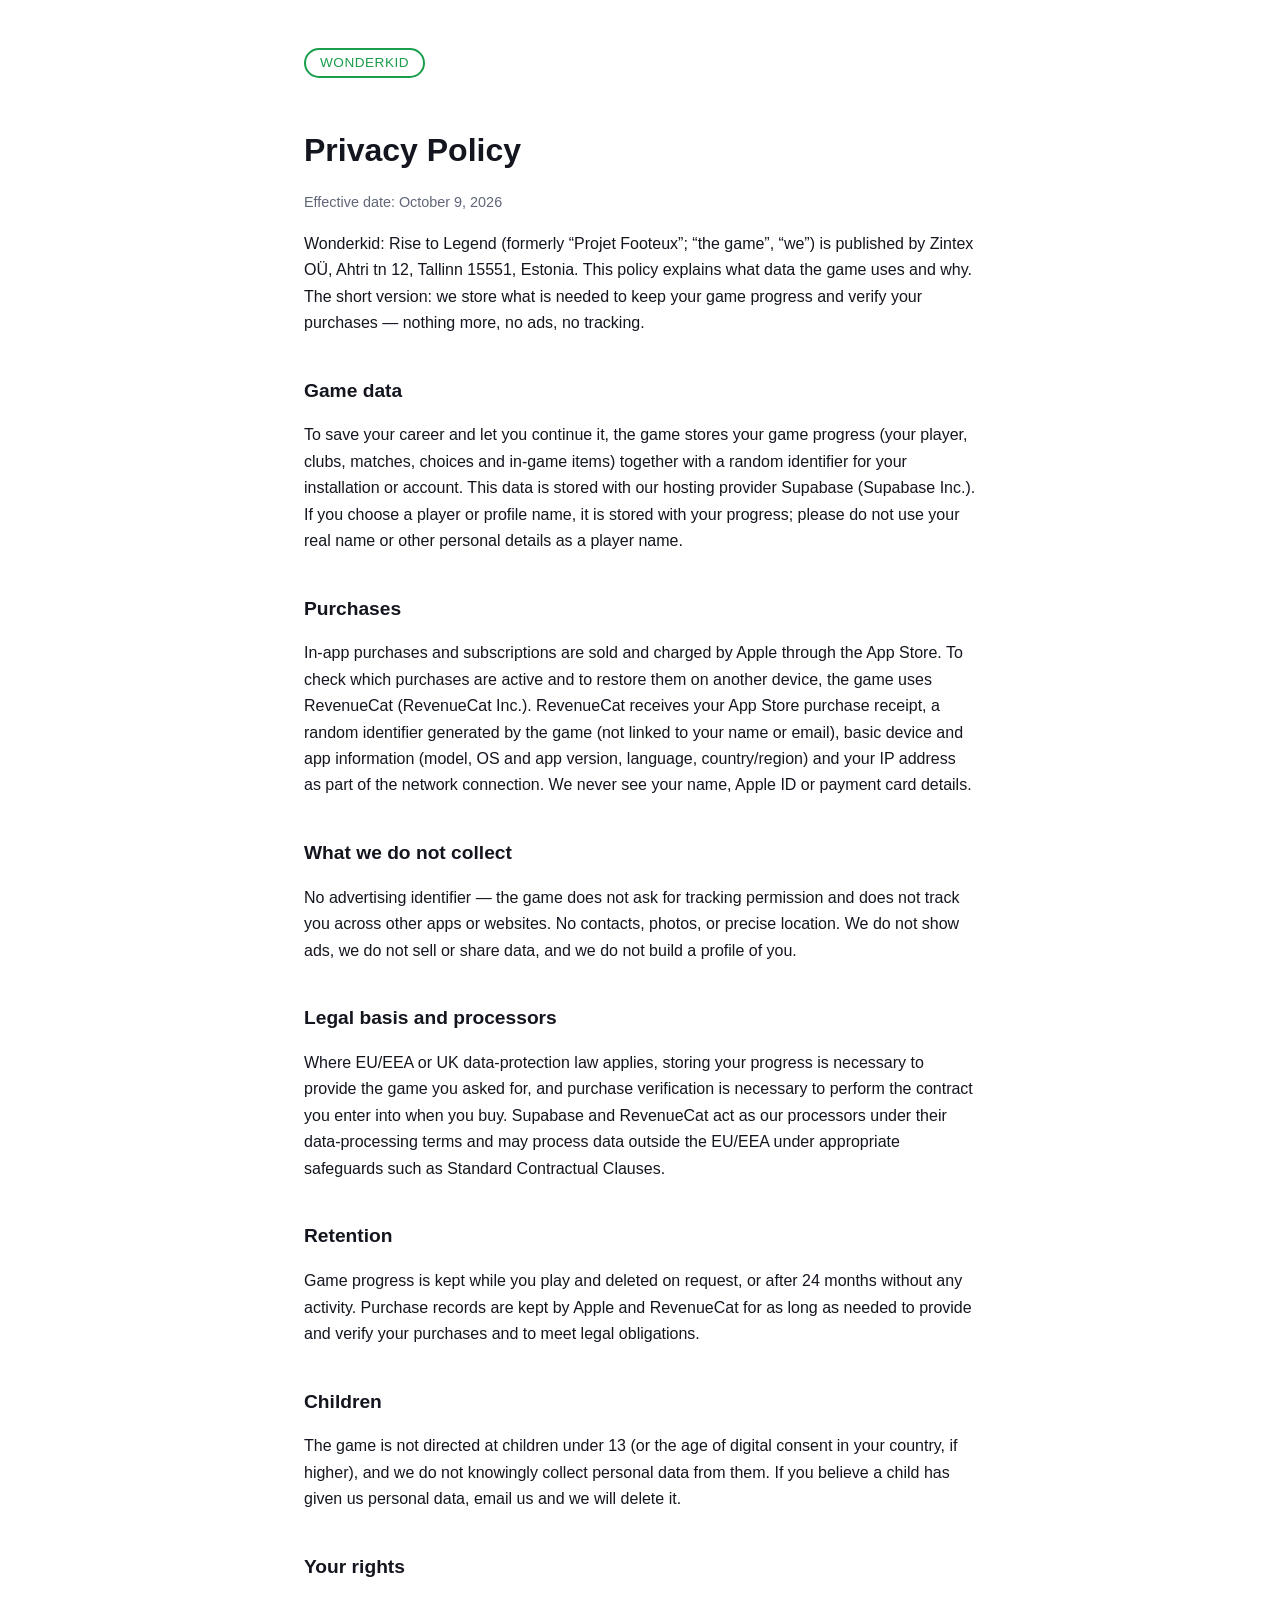
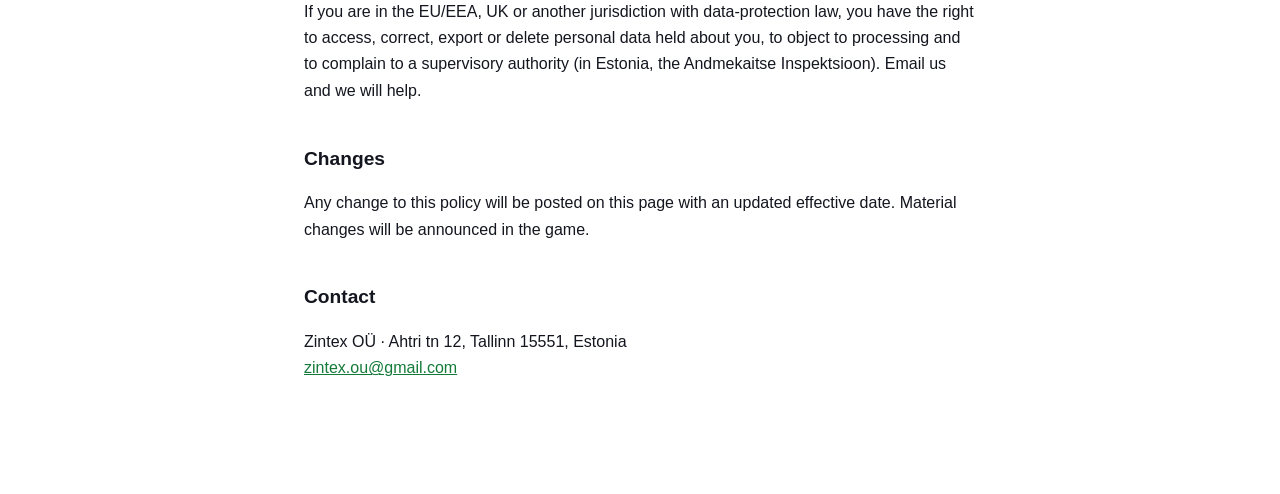
==== privacy.html @ c9cfcc6a "Add Wonderkid support, privacy and terms pages" ====
<!doctype html>
<html lang="en">
<head>
<meta charset="utf-8">
<meta name="viewport" content="width=device-width, initial-scale=1">
<title>Wonderkid — Privacy Policy</title>
<link rel="stylesheet" href="style.css">
</head>
<body>
<div class="badge">WONDERKID</div>
<h1>Privacy Policy</h1>
<p class="muted">Effective date: October 9, 2026</p>

<p>Wonderkid: Rise to Legend (formerly “Projet Footeux”; “the game”, “we”) is published by Zintex OÜ, Ahtri tn 12, Tallinn 15551, Estonia. This policy explains what data the game uses and why. The short version: we store what is needed to keep your game progress and verify your purchases — nothing more, no ads, no tracking.</p>

<h2>Game data</h2>
<p>To save your career and let you continue it, the game stores your game progress (your player, clubs, matches, choices and in-game items) together with a random identifier for your installation or account. This data is stored with our hosting provider Supabase (Supabase Inc.). If you choose a player or profile name, it is stored with your progress; please do not use your real name or other personal details as a player name.</p>

<h2>Purchases</h2>
<p>In-app purchases and subscriptions are sold and charged by Apple through the App Store. To check which purchases are active and to restore them on another device, the game uses RevenueCat (RevenueCat Inc.). RevenueCat receives your App Store purchase receipt, a random identifier generated by the game (not linked to your name or email), basic device and app information (model, OS and app version, language, country/region) and your IP address as part of the network connection. We never see your name, Apple ID or payment card details.</p>

<h2>What we do not collect</h2>
<p>No advertising identifier — the game does not ask for tracking permission and does not track you across other apps or websites. No contacts, photos, or precise location. We do not show ads, we do not sell or share data, and we do not build a profile of you.</p>

<h2>Legal basis and processors</h2>
<p>Where EU/EEA or UK data-protection law applies, storing your progress is necessary to provide the game you asked for, and purchase verification is necessary to perform the contract you enter into when you buy. Supabase and RevenueCat act as our processors under their data-processing terms and may process data outside the EU/EEA under appropriate safeguards such as Standard Contractual Clauses.</p>

<h2>Retention</h2>
<p>Game progress is kept while you play and deleted on request, or after 24 months without any activity. Purchase records are kept by Apple and RevenueCat for as long as needed to provide and verify your purchases and to meet legal obligations.</p>

<h2>Children</h2>
<p>The game is not directed at children under 13 (or the age of digital consent in your country, if higher), and we do not knowingly collect personal data from them. If you believe a child has given us personal data, email us and we will delete it.</p>

<h2>Your rights</h2>
<p>If you are in the EU/EEA, UK or another jurisdiction with data-protection law, you have the right to access, correct, export or delete personal data held about you, to object to processing and to complain to a supervisory authority (in Estonia, the Andmekaitse Inspektsioon). Email us and we will help.</p>

<h2>Changes</h2>
<p>Any change to this policy will be posted on this page with an updated effective date. Material changes will be announced in the game.</p>

<h2>Contact</h2>
<p>Zintex OÜ · Ahtri tn 12, Tallinn 15551, Estonia<br>
<a href="mailto:zintex.ou@gmail.com">zintex.ou@gmail.com</a></p>
</body>
</html>
---- style.css ----
:root { color-scheme: light dark; }
* { box-sizing: border-box; }
body {
  font-family: -apple-system, BlinkMacSystemFont, 'Segoe UI', Roboto, Helvetica, Arial, sans-serif;
  background: #ffffff; color: #14161f;
  max-width: 720px; margin: 0 auto; padding: 48px 24px 96px;
  line-height: 1.65;
}
@media (prefers-color-scheme: dark) {
  body { background: #0b0e14; color: #f5f7fa; }
  a { color: #6fdc93; }
  .muted { color: #8b93a7; }
  .badge { border-color: #1a9e4b; color: #6fdc93; }
}
h1 { font-size: 2rem; margin-bottom: 0.2em; }
h2 { font-size: 1.2rem; margin-top: 2em; }
h3 { font-size: 1rem; margin-top: 1.4em; }
a { color: #137a39; }
.muted { color: #5f6678; font-size: 0.9rem; }
.badge {
  display: inline-block; border: 2px solid #1a9e4b; color: #1a9e4b;
  border-radius: 999px; padding: 2px 14px; font-size: 0.85rem;
  letter-spacing: 0.5px; margin-bottom: 24px;
}
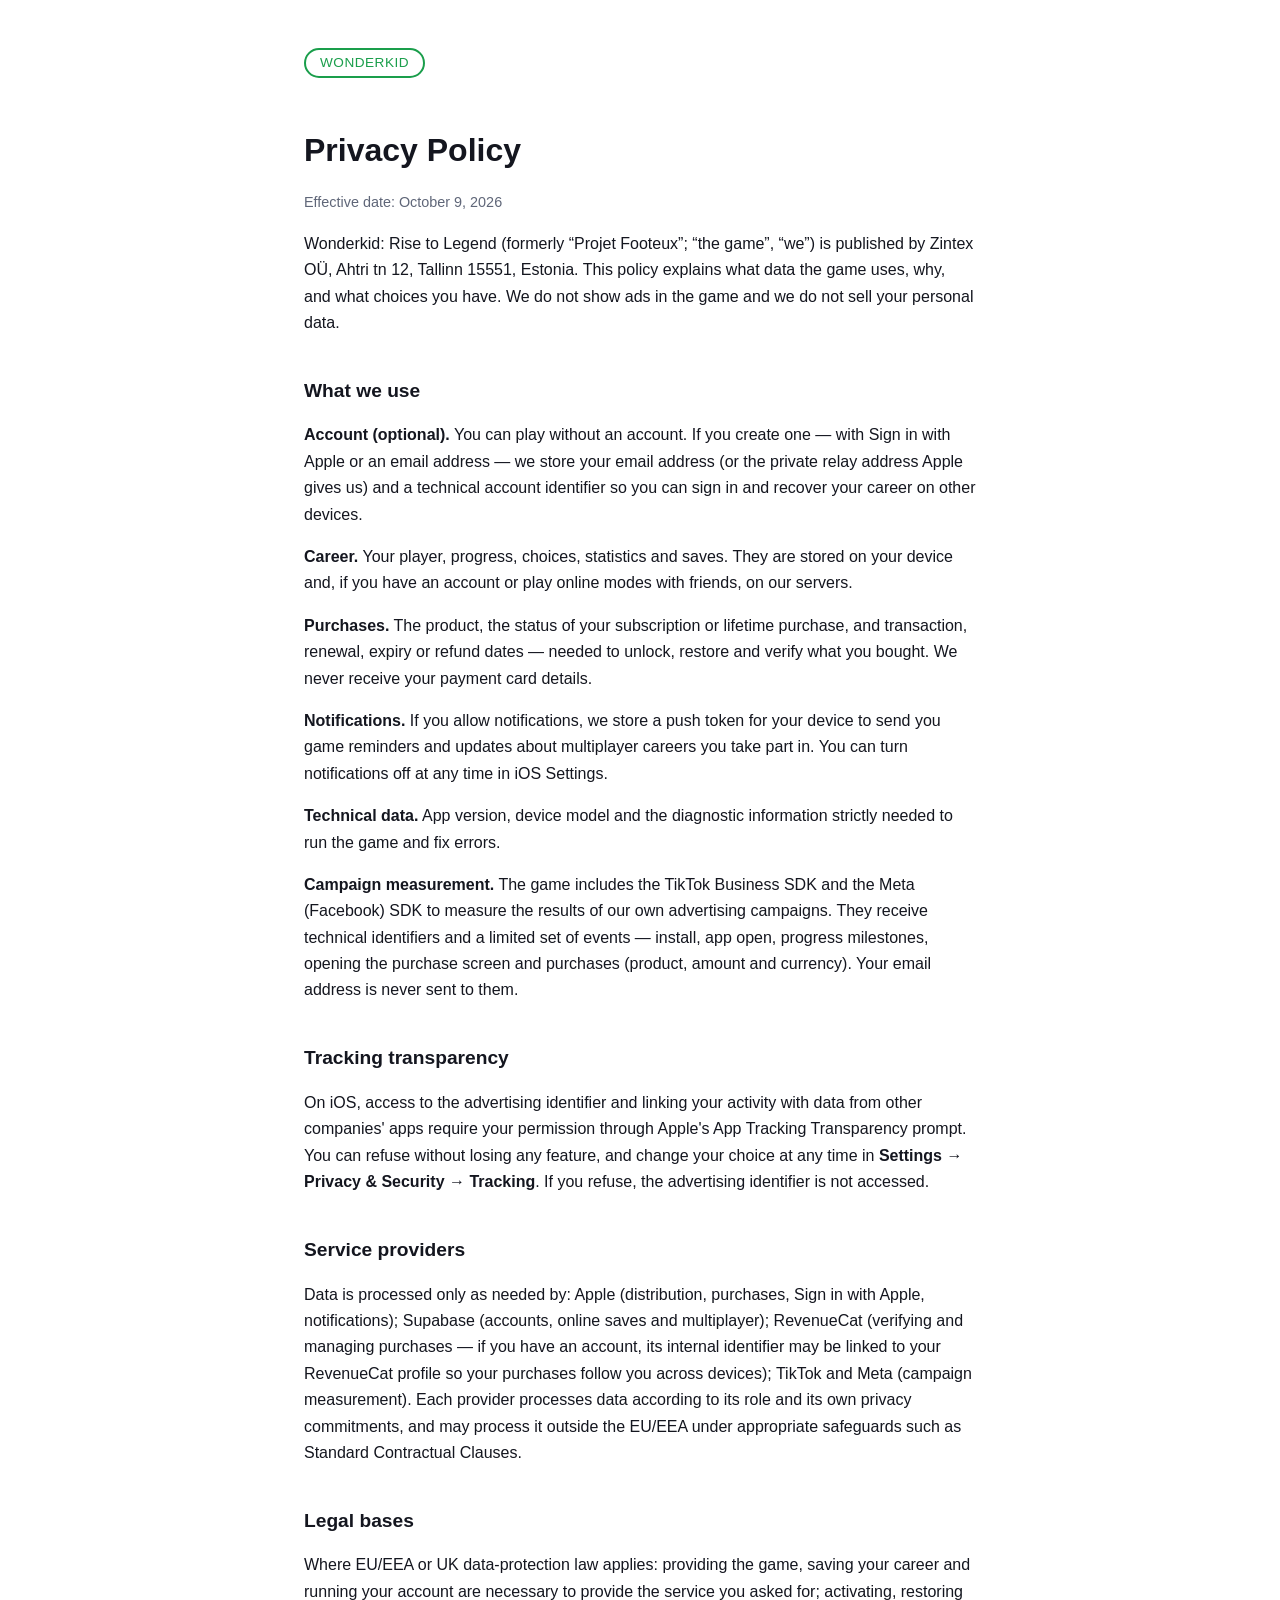
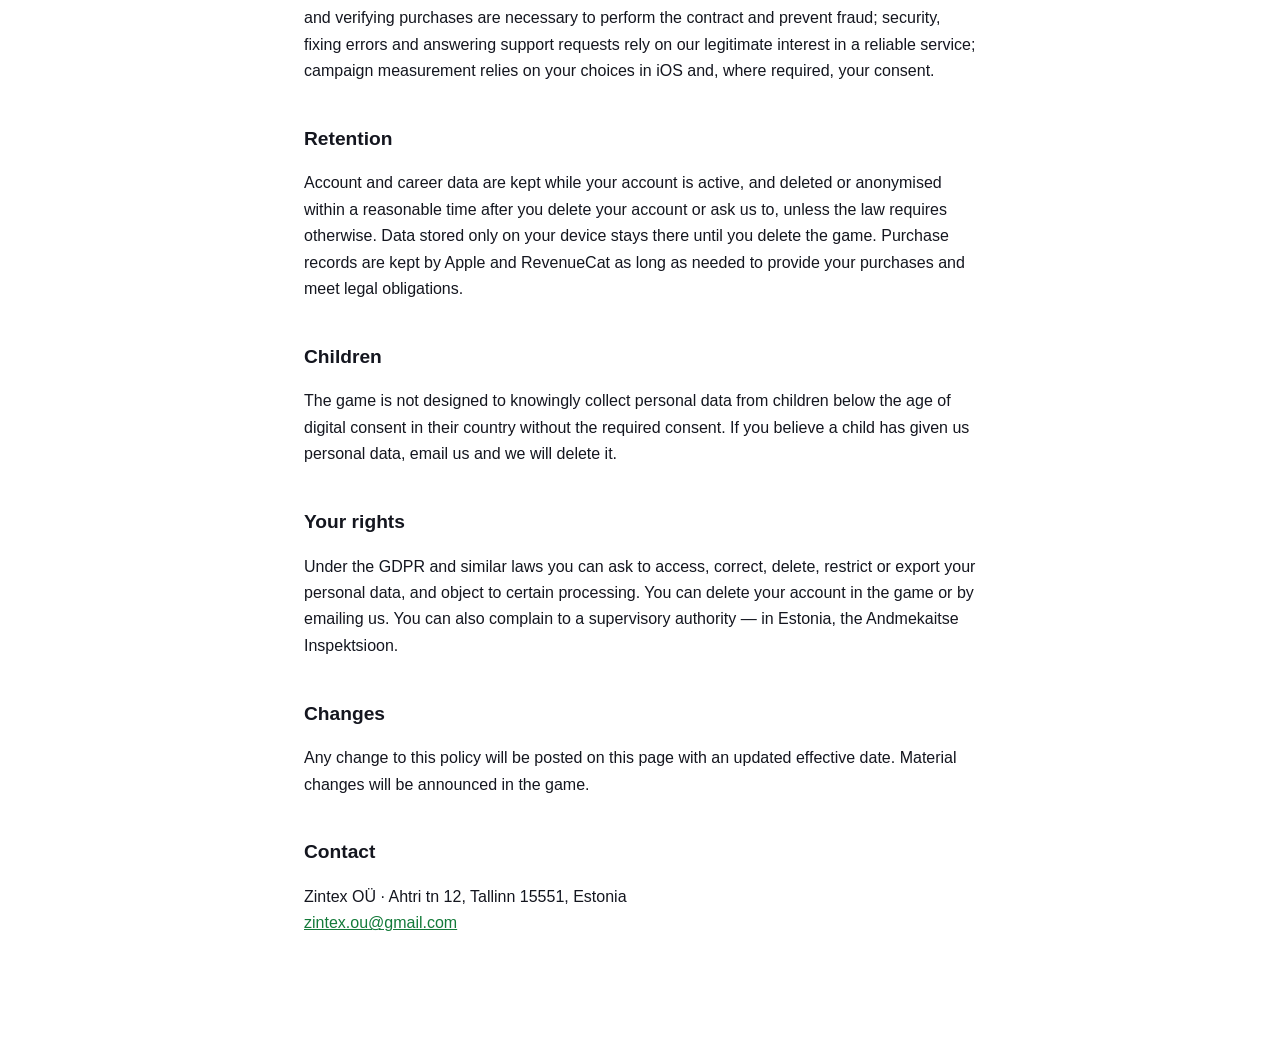
==== commit f6312d80: "Match privacy, terms and support to the game's actual data use" ====
--- a/privacy.html
+++ b/privacy.html
@@ -11,28 +11,33 @@
 <h1>Privacy Policy</h1>
 <p class="muted">Effective date: October 9, 2026</p>
 
-<p>Wonderkid: Rise to Legend (formerly “Projet Footeux”; “the game”, “we”) is published by Zintex OÜ, Ahtri tn 12, Tallinn 15551, Estonia. This policy explains what data the game uses and why. The short version: we store what is needed to keep your game progress and verify your purchases — nothing more, no ads, no tracking.</p>
+<p>Wonderkid: Rise to Legend (formerly “Projet Footeux”; “the game”, “we”) is published by Zintex OÜ, Ahtri tn 12, Tallinn 15551, Estonia. This policy explains what data the game uses, why, and what choices you have. We do not show ads in the game and we do not sell your personal data.</p>
 
-<h2>Game data</h2>
-<p>To save your career and let you continue it, the game stores your game progress (your player, clubs, matches, choices and in-game items) together with a random identifier for your installation or account. This data is stored with our hosting provider Supabase (Supabase Inc.). If you choose a player or profile name, it is stored with your progress; please do not use your real name or other personal details as a player name.</p>
+<h2>What we use</h2>
+<p><strong>Account (optional).</strong> You can play without an account. If you create one — with Sign in with Apple or an email address — we store your email address (or the private relay address Apple gives us) and a technical account identifier so you can sign in and recover your career on other devices.</p>
+<p><strong>Career.</strong> Your player, progress, choices, statistics and saves. They are stored on your device and, if you have an account or play online modes with friends, on our servers.</p>
+<p><strong>Purchases.</strong> The product, the status of your subscription or lifetime purchase, and transaction, renewal, expiry or refund dates — needed to unlock, restore and verify what you bought. We never receive your payment card details.</p>
+<p><strong>Notifications.</strong> If you allow notifications, we store a push token for your device to send you game reminders and updates about multiplayer careers you take part in. You can turn notifications off at any time in iOS Settings.</p>
+<p><strong>Technical data.</strong> App version, device model and the diagnostic information strictly needed to run the game and fix errors.</p>
+<p><strong>Campaign measurement.</strong> The game includes the TikTok Business SDK and the Meta (Facebook) SDK to measure the results of our own advertising campaigns. They receive technical identifiers and a limited set of events — install, app open, progress milestones, opening the purchase screen and purchases (product, amount and currency). Your email address is never sent to them.</p>
 
-<h2>Purchases</h2>
-<p>In-app purchases and subscriptions are sold and charged by Apple through the App Store. To check which purchases are active and to restore them on another device, the game uses RevenueCat (RevenueCat Inc.). RevenueCat receives your App Store purchase receipt, a random identifier generated by the game (not linked to your name or email), basic device and app information (model, OS and app version, language, country/region) and your IP address as part of the network connection. We never see your name, Apple ID or payment card details.</p>
+<h2>Tracking transparency</h2>
+<p>On iOS, access to the advertising identifier and linking your activity with data from other companies' apps require your permission through Apple's App Tracking Transparency prompt. You can refuse without losing any feature, and change your choice at any time in <strong>Settings → Privacy &amp; Security → Tracking</strong>. If you refuse, the advertising identifier is not accessed.</p>
 
-<h2>What we do not collect</h2>
-<p>No advertising identifier — the game does not ask for tracking permission and does not track you across other apps or websites. No contacts, photos, or precise location. We do not show ads, we do not sell or share data, and we do not build a profile of you.</p>
+<h2>Service providers</h2>
+<p>Data is processed only as needed by: Apple (distribution, purchases, Sign in with Apple, notifications); Supabase (accounts, online saves and multiplayer); RevenueCat (verifying and managing purchases — if you have an account, its internal identifier may be linked to your RevenueCat profile so your purchases follow you across devices); TikTok and Meta (campaign measurement). Each provider processes data according to its role and its own privacy commitments, and may process it outside the EU/EEA under appropriate safeguards such as Standard Contractual Clauses.</p>
 
-<h2>Legal basis and processors</h2>
-<p>Where EU/EEA or UK data-protection law applies, storing your progress is necessary to provide the game you asked for, and purchase verification is necessary to perform the contract you enter into when you buy. Supabase and RevenueCat act as our processors under their data-processing terms and may process data outside the EU/EEA under appropriate safeguards such as Standard Contractual Clauses.</p>
+<h2>Legal bases</h2>
+<p>Where EU/EEA or UK data-protection law applies: providing the game, saving your career and running your account are necessary to provide the service you asked for; activating, restoring and verifying purchases are necessary to perform the contract and prevent fraud; security, fixing errors and answering support requests rely on our legitimate interest in a reliable service; campaign measurement relies on your choices in iOS and, where required, your consent.</p>
 
 <h2>Retention</h2>
-<p>Game progress is kept while you play and deleted on request, or after 24 months without any activity. Purchase records are kept by Apple and RevenueCat for as long as needed to provide and verify your purchases and to meet legal obligations.</p>
+<p>Account and career data are kept while your account is active, and deleted or anonymised within a reasonable time after you delete your account or ask us to, unless the law requires otherwise. Data stored only on your device stays there until you delete the game. Purchase records are kept by Apple and RevenueCat as long as needed to provide your purchases and meet legal obligations.</p>
 
 <h2>Children</h2>
-<p>The game is not directed at children under 13 (or the age of digital consent in your country, if higher), and we do not knowingly collect personal data from them. If you believe a child has given us personal data, email us and we will delete it.</p>
+<p>The game is not designed to knowingly collect personal data from children below the age of digital consent in their country without the required consent. If you believe a child has given us personal data, email us and we will delete it.</p>
 
 <h2>Your rights</h2>
-<p>If you are in the EU/EEA, UK or another jurisdiction with data-protection law, you have the right to access, correct, export or delete personal data held about you, to object to processing and to complain to a supervisory authority (in Estonia, the Andmekaitse Inspektsioon). Email us and we will help.</p>
+<p>Under the GDPR and similar laws you can ask to access, correct, delete, restrict or export your personal data, and object to certain processing. You can delete your account in the game or by emailing us. You can also complain to a supervisory authority — in Estonia, the Andmekaitse Inspektsioon.</p>
 
 <h2>Changes</h2>
 <p>Any change to this policy will be posted on this page with an updated effective date. Material changes will be announced in the game.</p>
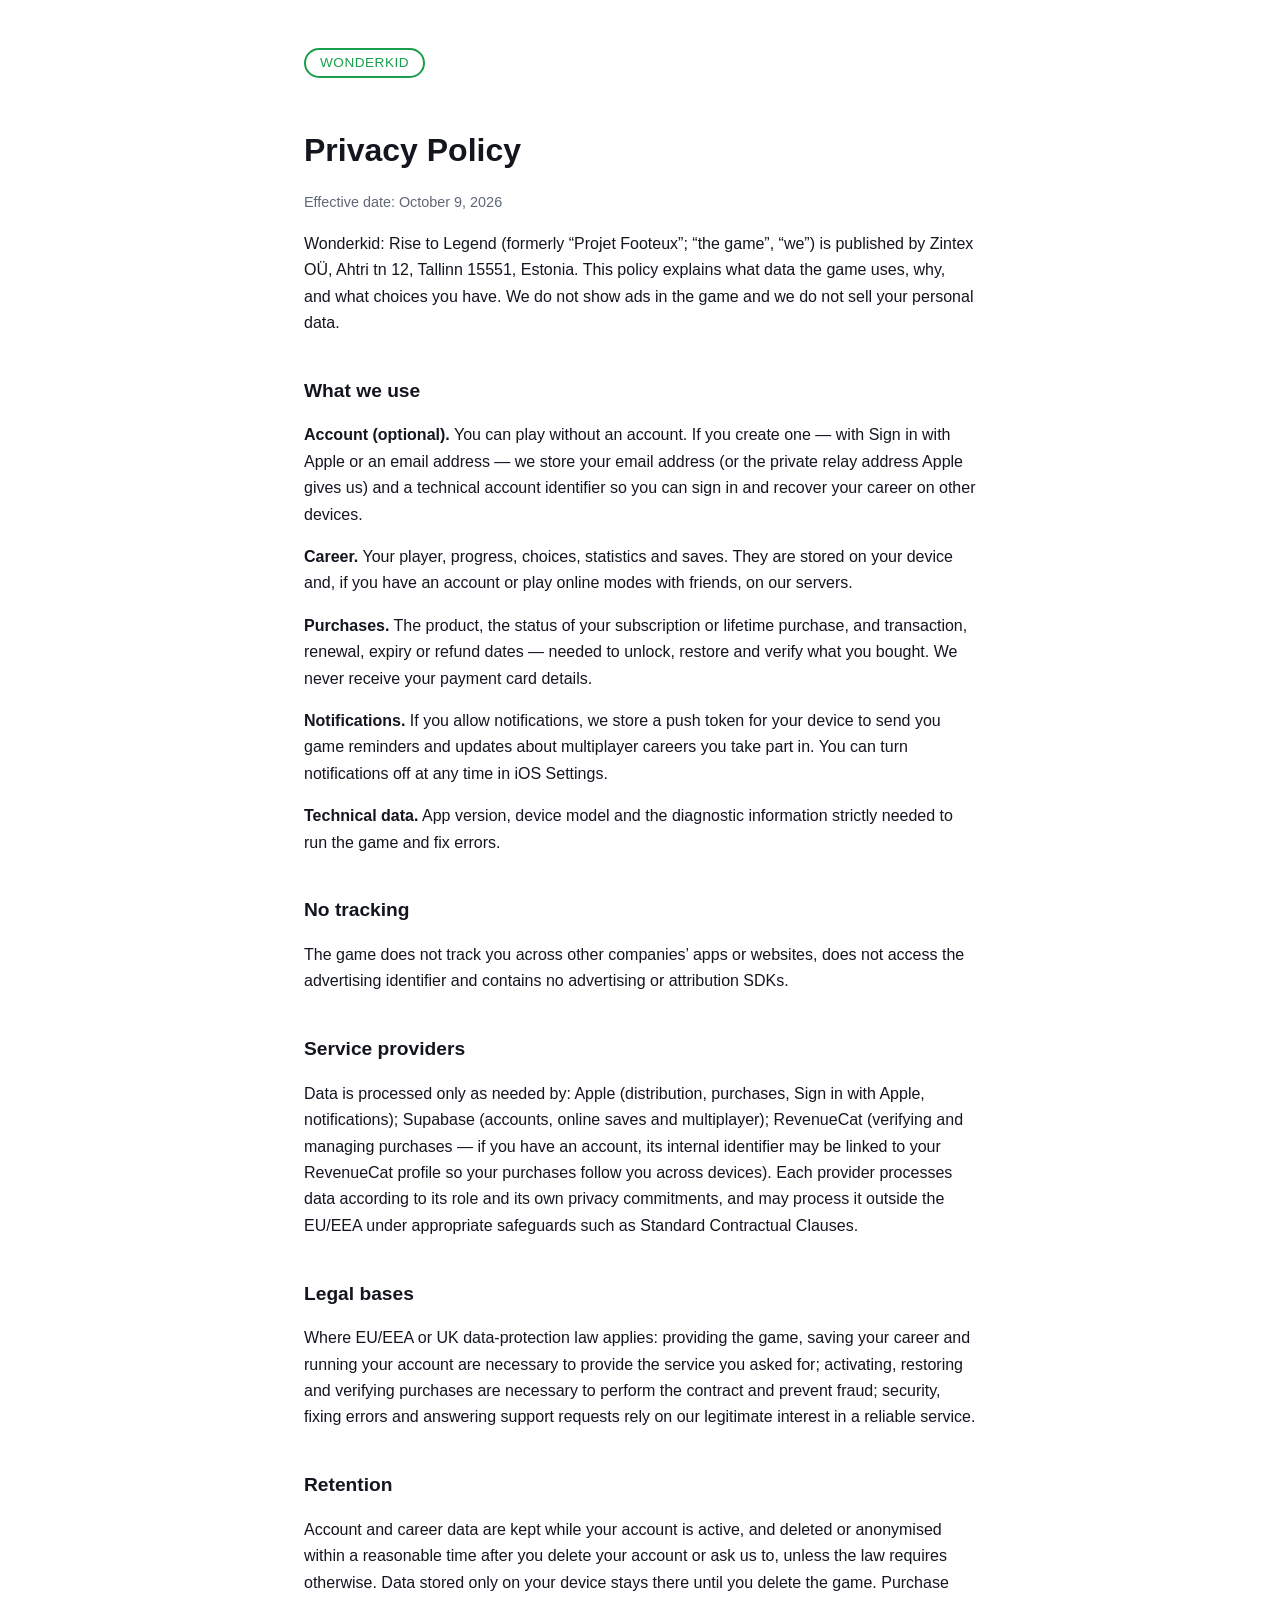
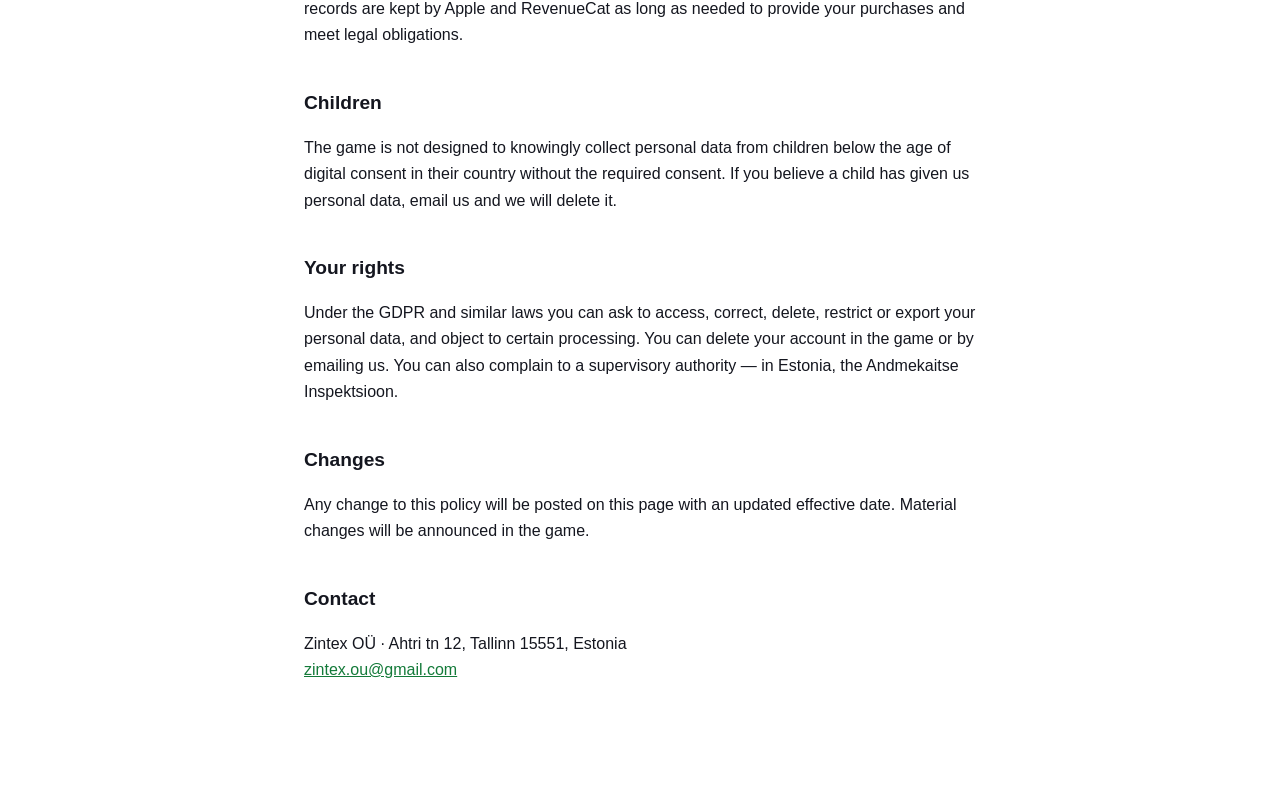
==== commit 66e1040d: "Privacy: no advertising or attribution SDKs" ====
--- a/privacy.html
+++ b/privacy.html
@@ -19,16 +19,15 @@
 <p><strong>Purchases.</strong> The product, the status of your subscription or lifetime purchase, and transaction, renewal, expiry or refund dates — needed to unlock, restore and verify what you bought. We never receive your payment card details.</p>
 <p><strong>Notifications.</strong> If you allow notifications, we store a push token for your device to send you game reminders and updates about multiplayer careers you take part in. You can turn notifications off at any time in iOS Settings.</p>
 <p><strong>Technical data.</strong> App version, device model and the diagnostic information strictly needed to run the game and fix errors.</p>
-<p><strong>Campaign measurement.</strong> The game includes the TikTok Business SDK and the Meta (Facebook) SDK to measure the results of our own advertising campaigns. They receive technical identifiers and a limited set of events — install, app open, progress milestones, opening the purchase screen and purchases (product, amount and currency). Your email address is never sent to them.</p>
 
-<h2>Tracking transparency</h2>
-<p>On iOS, access to the advertising identifier and linking your activity with data from other companies' apps require your permission through Apple's App Tracking Transparency prompt. You can refuse without losing any feature, and change your choice at any time in <strong>Settings → Privacy &amp; Security → Tracking</strong>. If you refuse, the advertising identifier is not accessed.</p>
+<h2>No tracking</h2>
+<p>The game does not track you across other companies’ apps or websites, does not access the advertising identifier and contains no advertising or attribution SDKs.</p>
 
 <h2>Service providers</h2>
-<p>Data is processed only as needed by: Apple (distribution, purchases, Sign in with Apple, notifications); Supabase (accounts, online saves and multiplayer); RevenueCat (verifying and managing purchases — if you have an account, its internal identifier may be linked to your RevenueCat profile so your purchases follow you across devices); TikTok and Meta (campaign measurement). Each provider processes data according to its role and its own privacy commitments, and may process it outside the EU/EEA under appropriate safeguards such as Standard Contractual Clauses.</p>
+<p>Data is processed only as needed by: Apple (distribution, purchases, Sign in with Apple, notifications); Supabase (accounts, online saves and multiplayer); RevenueCat (verifying and managing purchases — if you have an account, its internal identifier may be linked to your RevenueCat profile so your purchases follow you across devices). Each provider processes data according to its role and its own privacy commitments, and may process it outside the EU/EEA under appropriate safeguards such as Standard Contractual Clauses.</p>
 
 <h2>Legal bases</h2>
-<p>Where EU/EEA or UK data-protection law applies: providing the game, saving your career and running your account are necessary to provide the service you asked for; activating, restoring and verifying purchases are necessary to perform the contract and prevent fraud; security, fixing errors and answering support requests rely on our legitimate interest in a reliable service; campaign measurement relies on your choices in iOS and, where required, your consent.</p>
+<p>Where EU/EEA or UK data-protection law applies: providing the game, saving your career and running your account are necessary to provide the service you asked for; activating, restoring and verifying purchases are necessary to perform the contract and prevent fraud; security, fixing errors and answering support requests rely on our legitimate interest in a reliable service.</p>
 
 <h2>Retention</h2>
 <p>Account and career data are kept while your account is active, and deleted or anonymised within a reasonable time after you delete your account or ask us to, unless the law requires otherwise. Data stored only on your device stays there until you delete the game. Purchase records are kept by Apple and RevenueCat as long as needed to provide your purchases and meet legal obligations.</p>
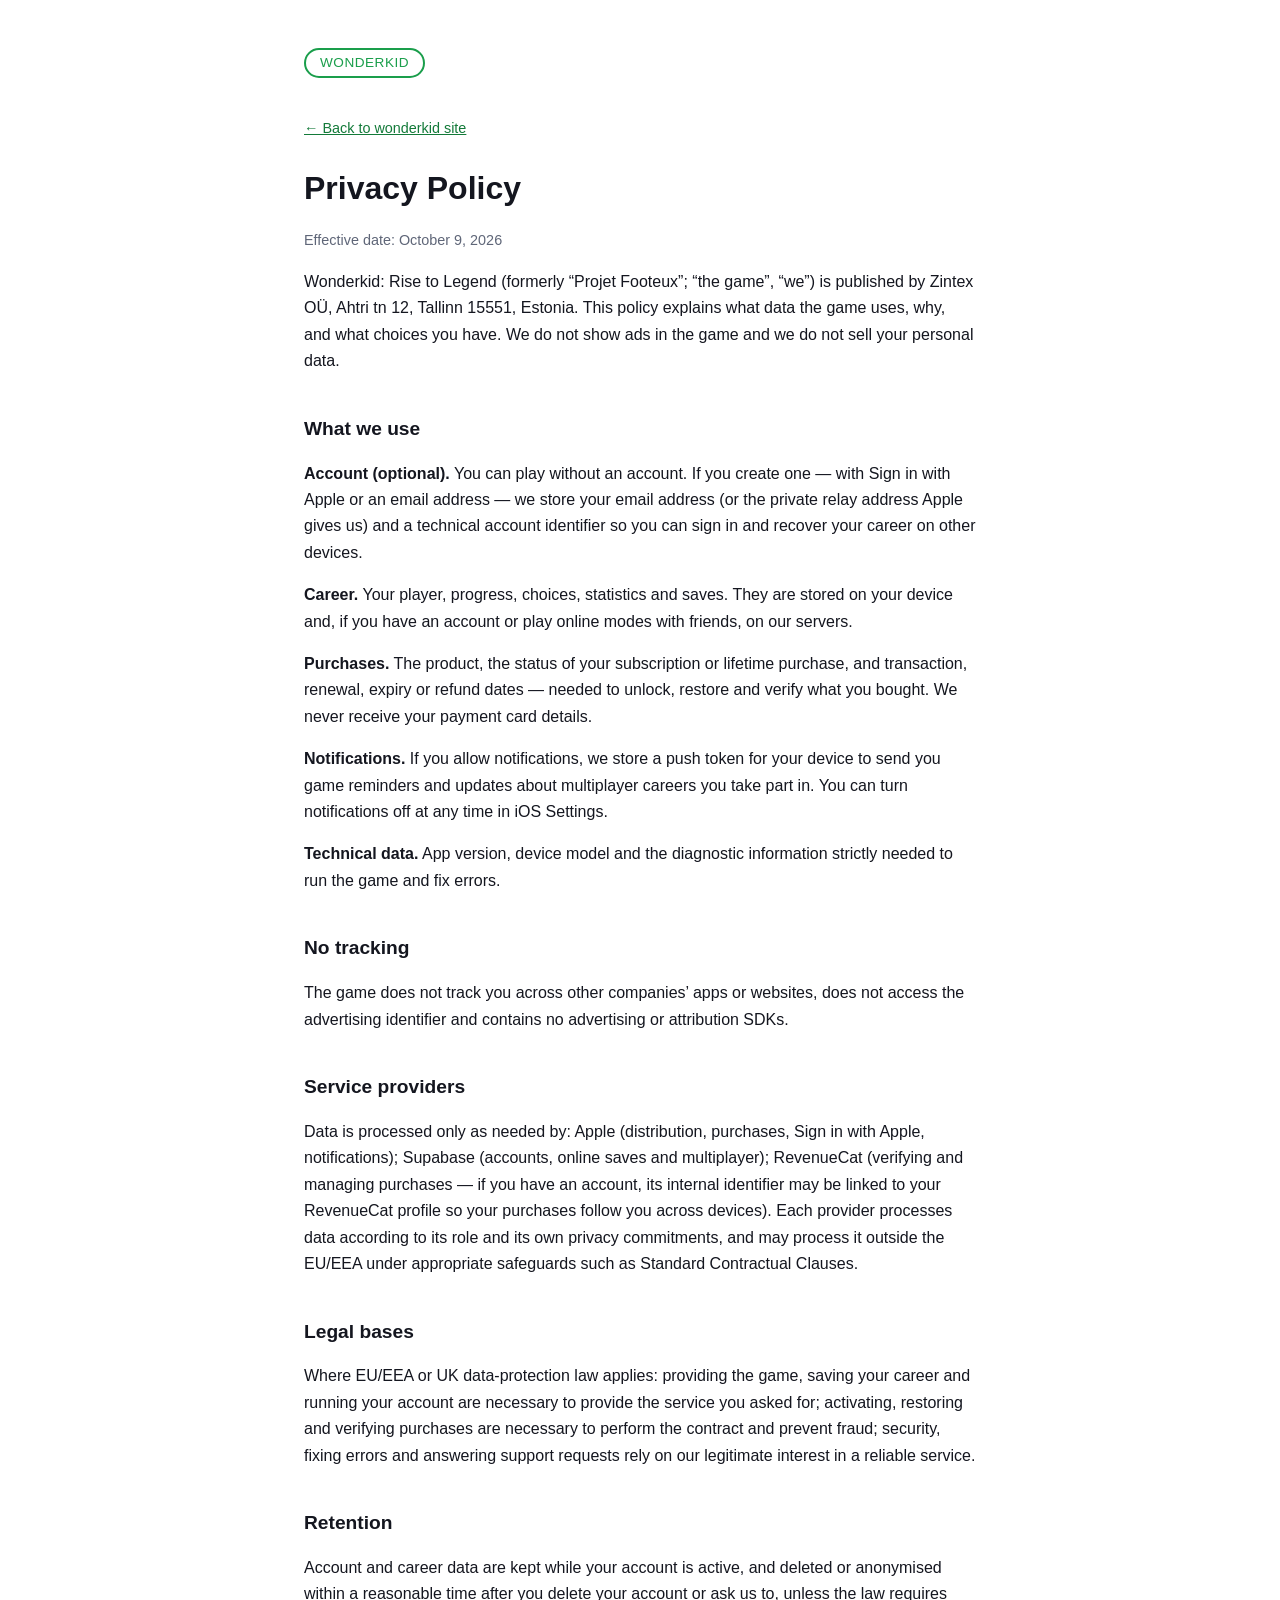
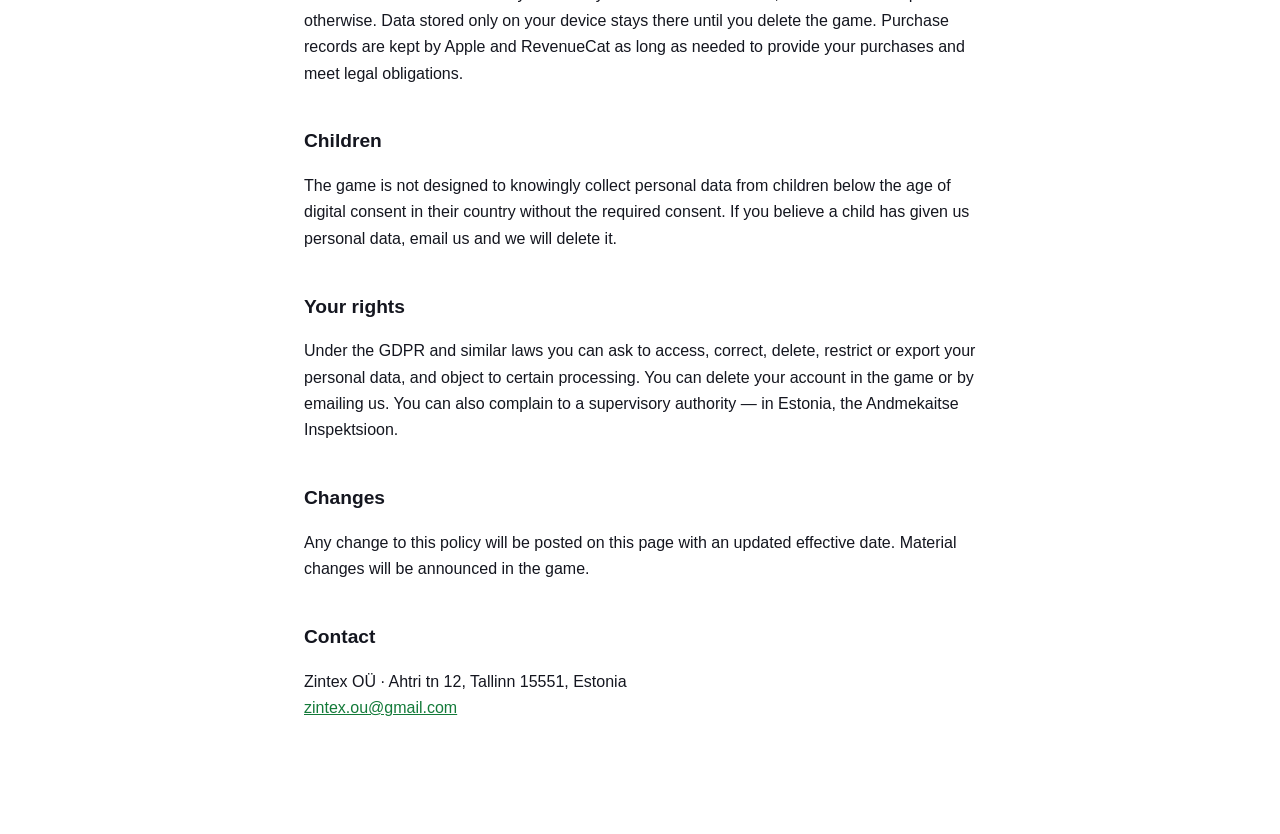
==== commit 7d631907: "Promo site: landing page with support, privacy and terms; support moved to support.html" ====
--- a/privacy.html
+++ b/privacy.html
@@ -8,6 +8,7 @@
 </head>
 <body>
 <div class="badge">WONDERKID</div>
+<p class="muted"><a href="index.html">← Back to wonderkid site</a></p>
 <h1>Privacy Policy</h1>
 <p class="muted">Effective date: October 9, 2026</p>
 
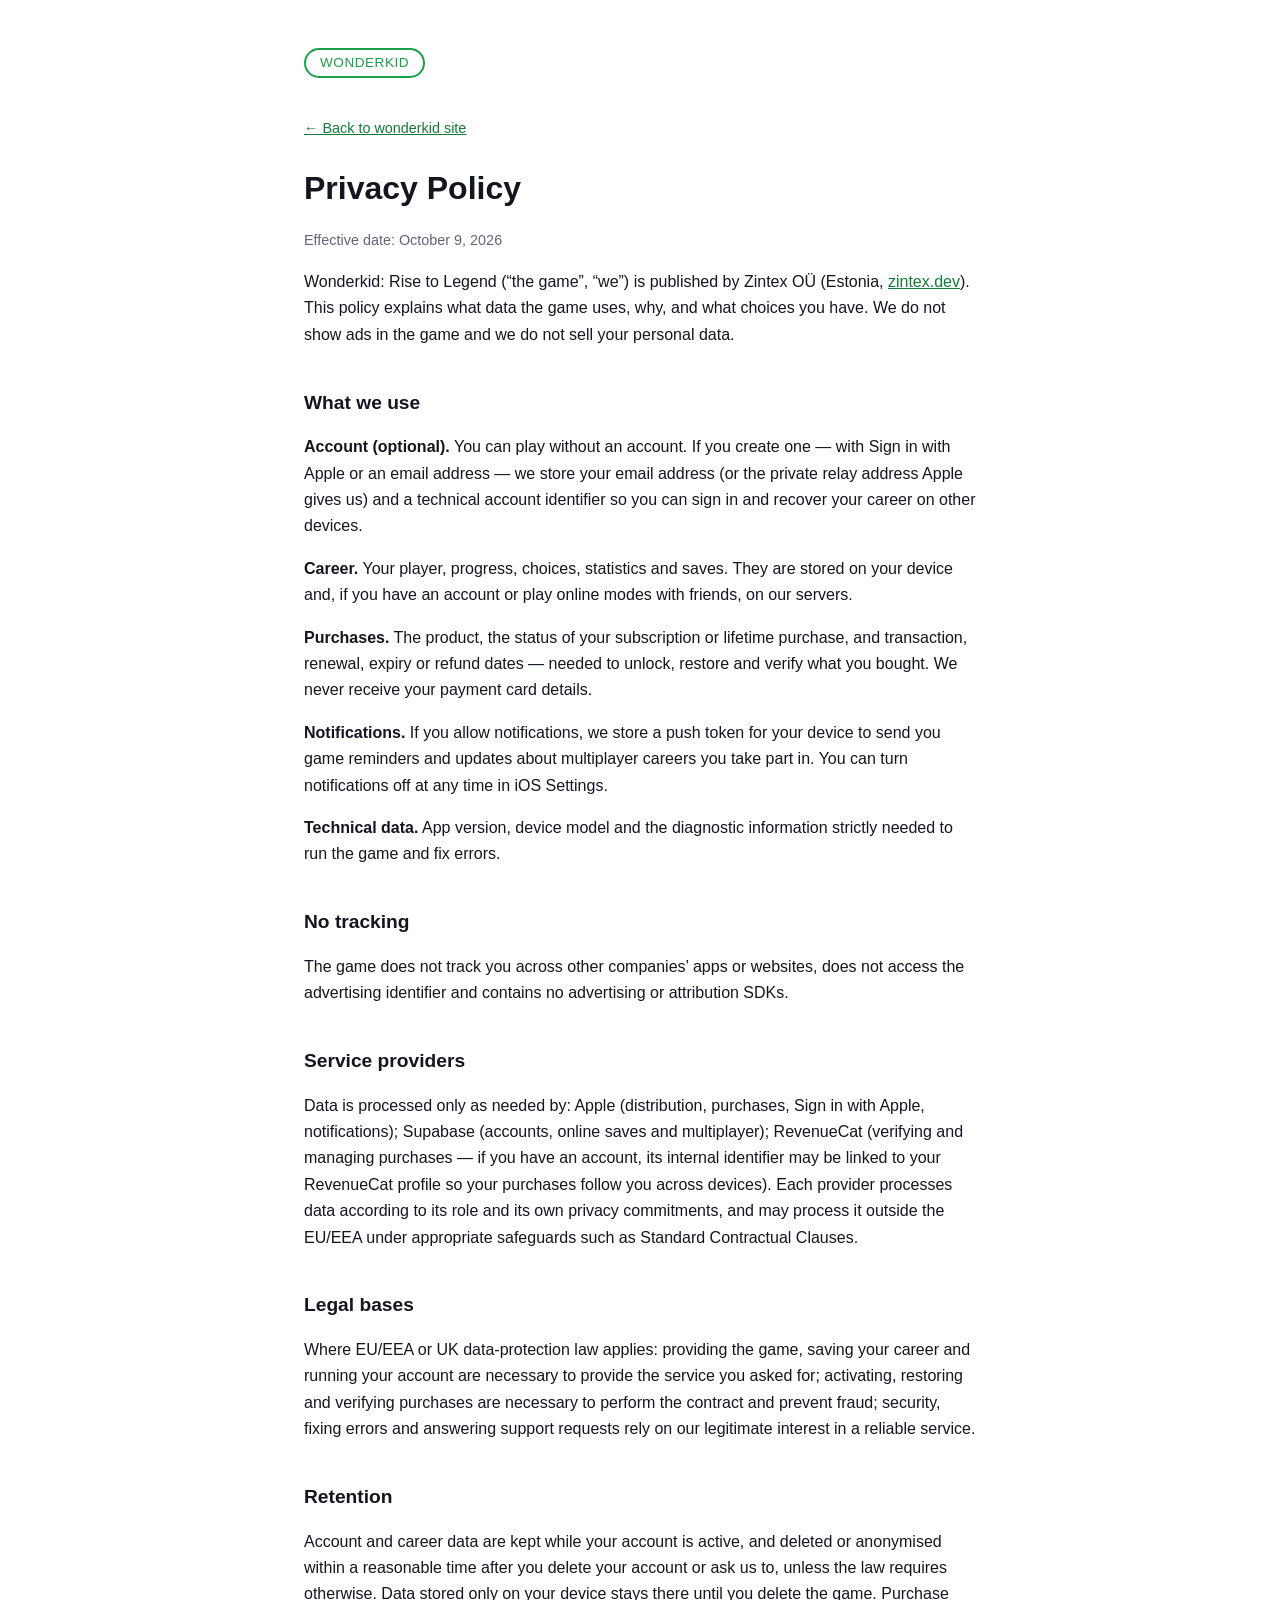
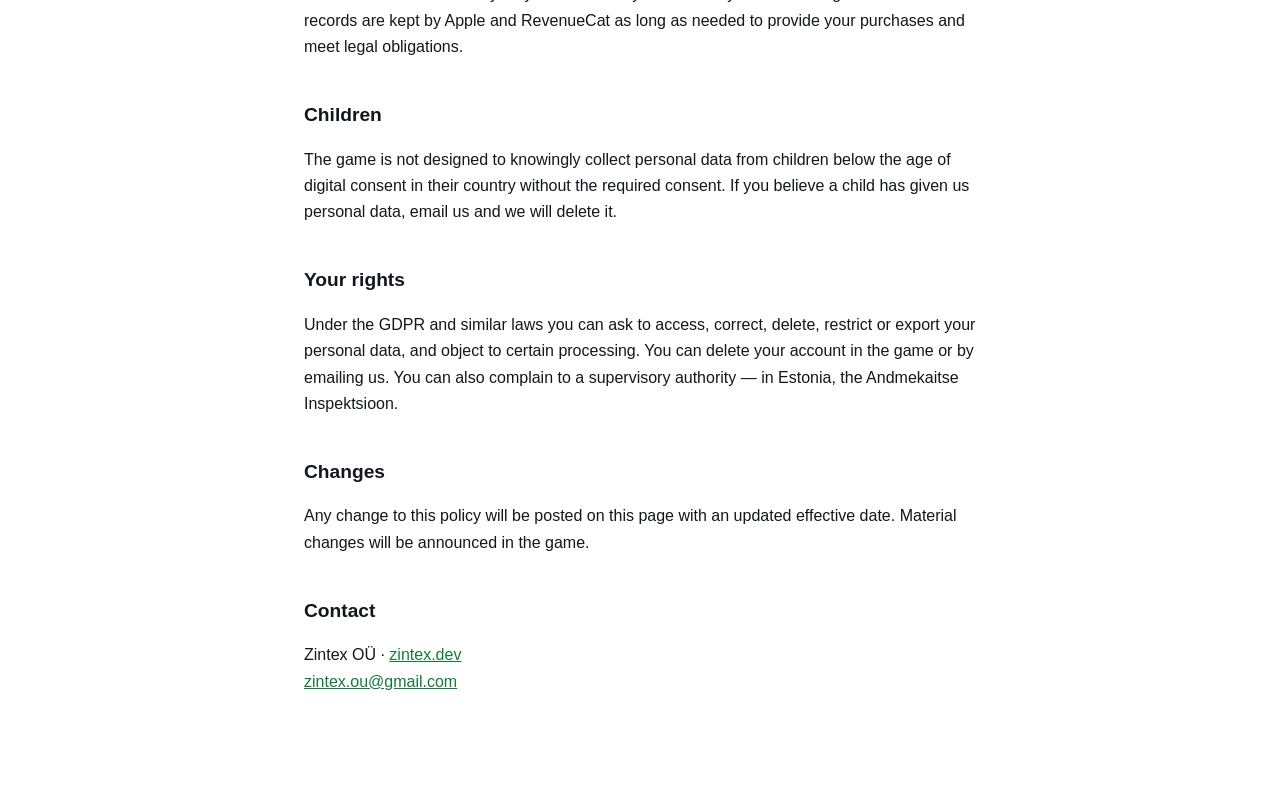
==== commit 39677c7d: "Site: drop former-name mentions and postal address" ====
--- a/privacy.html
+++ b/privacy.html
@@ -12,7 +12,7 @@
 <h1>Privacy Policy</h1>
 <p class="muted">Effective date: October 9, 2026</p>
 
-<p>Wonderkid: Rise to Legend (formerly “Projet Footeux”; “the game”, “we”) is published by Zintex OÜ, Ahtri tn 12, Tallinn 15551, Estonia. This policy explains what data the game uses, why, and what choices you have. We do not show ads in the game and we do not sell your personal data.</p>
+<p>Wonderkid: Rise to Legend (“the game”, “we”) is published by Zintex OÜ (Estonia, <a href="https://zintex.dev">zintex.dev</a>). This policy explains what data the game uses, why, and what choices you have. We do not show ads in the game and we do not sell your personal data.</p>
 
 <h2>What we use</h2>
 <p><strong>Account (optional).</strong> You can play without an account. If you create one — with Sign in with Apple or an email address — we store your email address (or the private relay address Apple gives us) and a technical account identifier so you can sign in and recover your career on other devices.</p>
@@ -43,7 +43,7 @@
 <p>Any change to this policy will be posted on this page with an updated effective date. Material changes will be announced in the game.</p>
 
 <h2>Contact</h2>
-<p>Zintex OÜ · Ahtri tn 12, Tallinn 15551, Estonia<br>
+<p>Zintex OÜ · <a href="https://zintex.dev">zintex.dev</a><br>
 <a href="mailto:zintex.ou@gmail.com">zintex.ou@gmail.com</a></p>
 </body>
 </html>
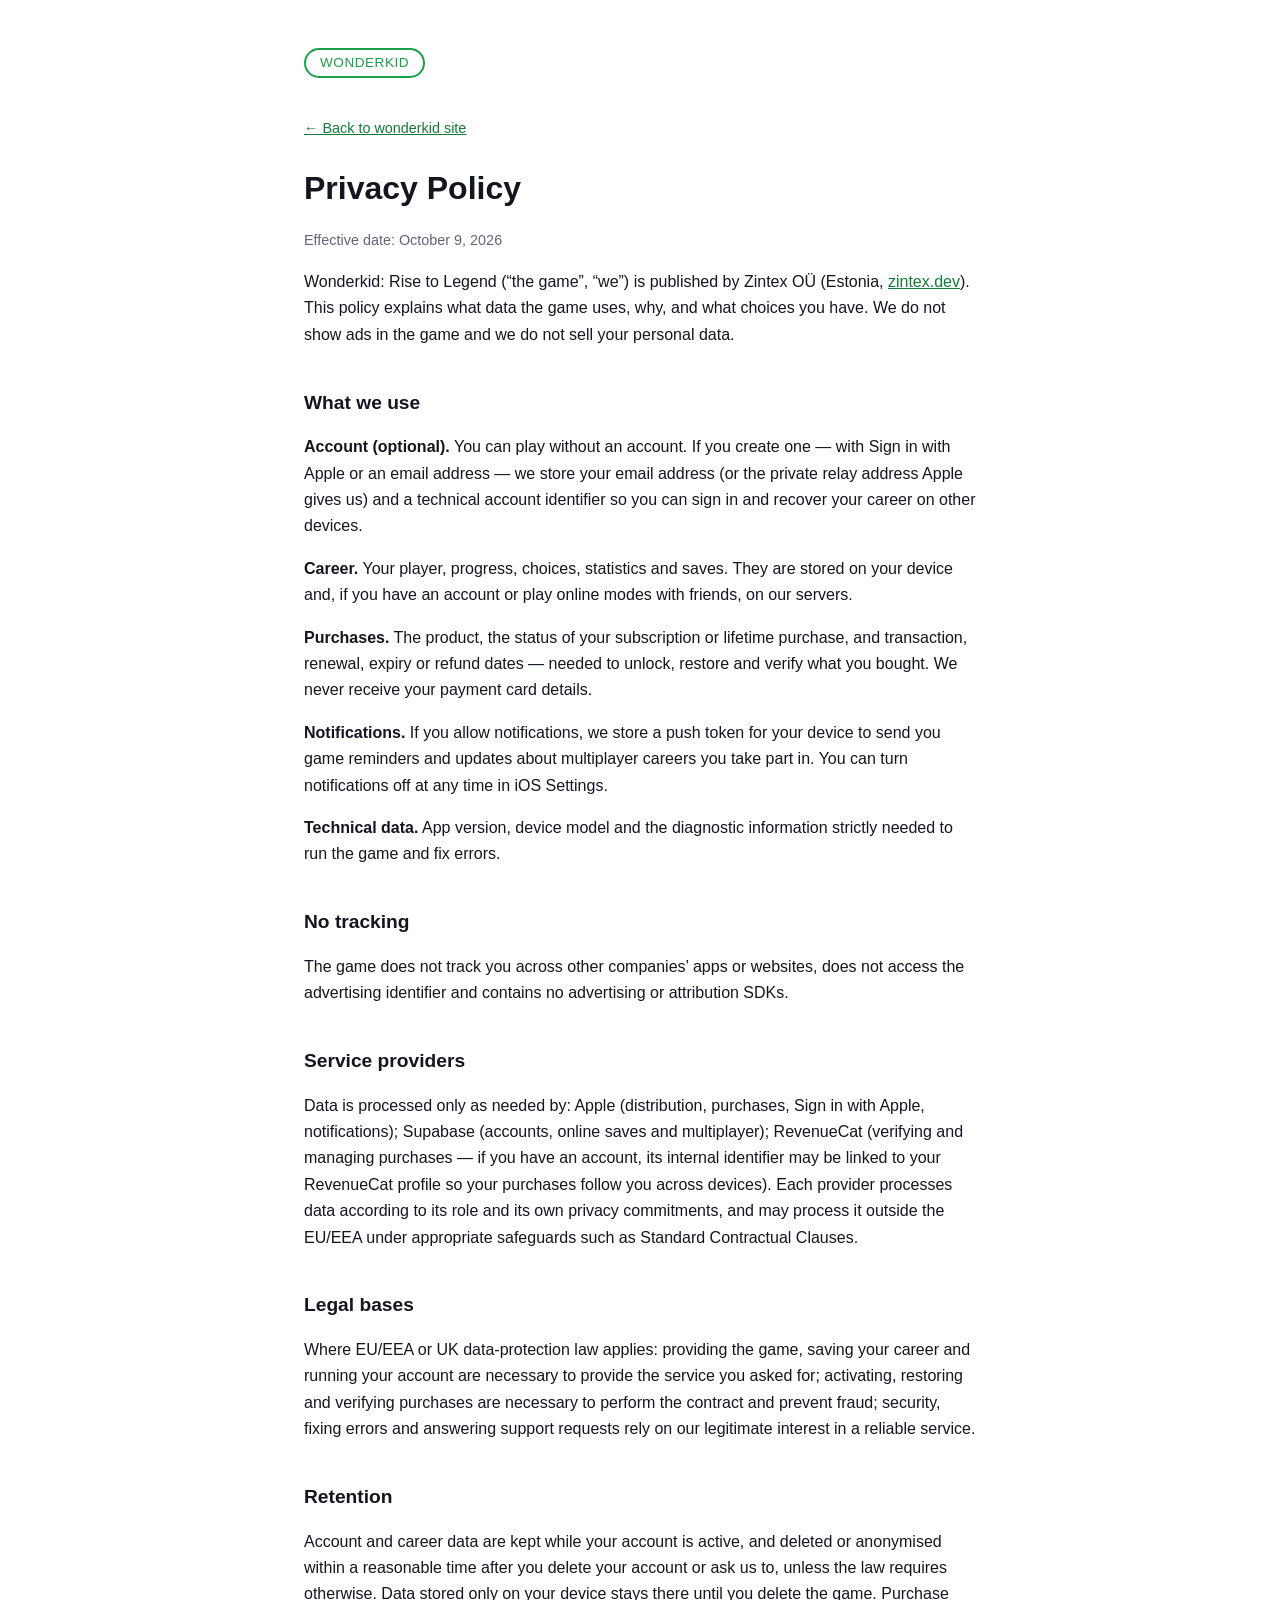
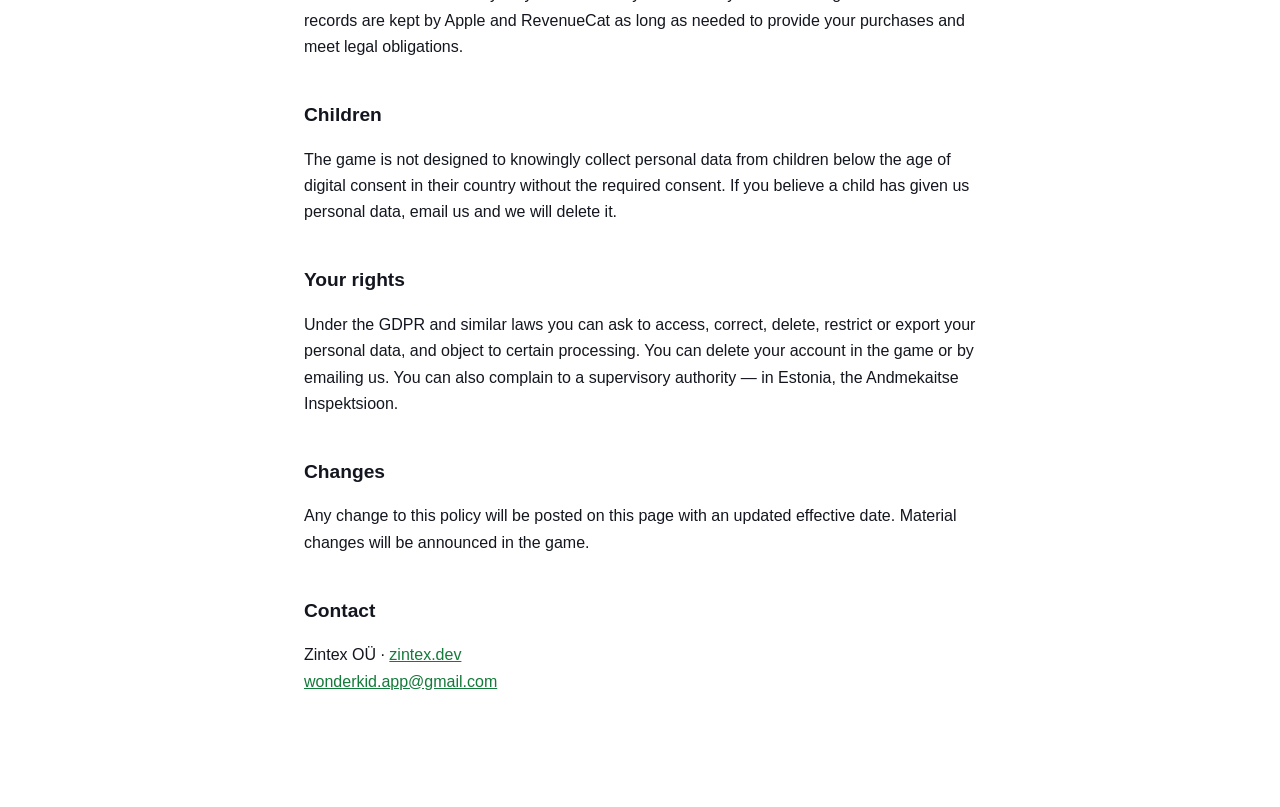
==== commit a5bb86f7: "Support email: wonderkid.app@gmail.com" ====
--- a/privacy.html
+++ b/privacy.html
@@ -44,6 +44,6 @@
 
 <h2>Contact</h2>
 <p>Zintex OÜ · <a href="https://zintex.dev">zintex.dev</a><br>
-<a href="mailto:zintex.ou@gmail.com">zintex.ou@gmail.com</a></p>
+<a href="mailto:wonderkid.app@gmail.com">wonderkid.app@gmail.com</a></p>
 </body>
 </html>
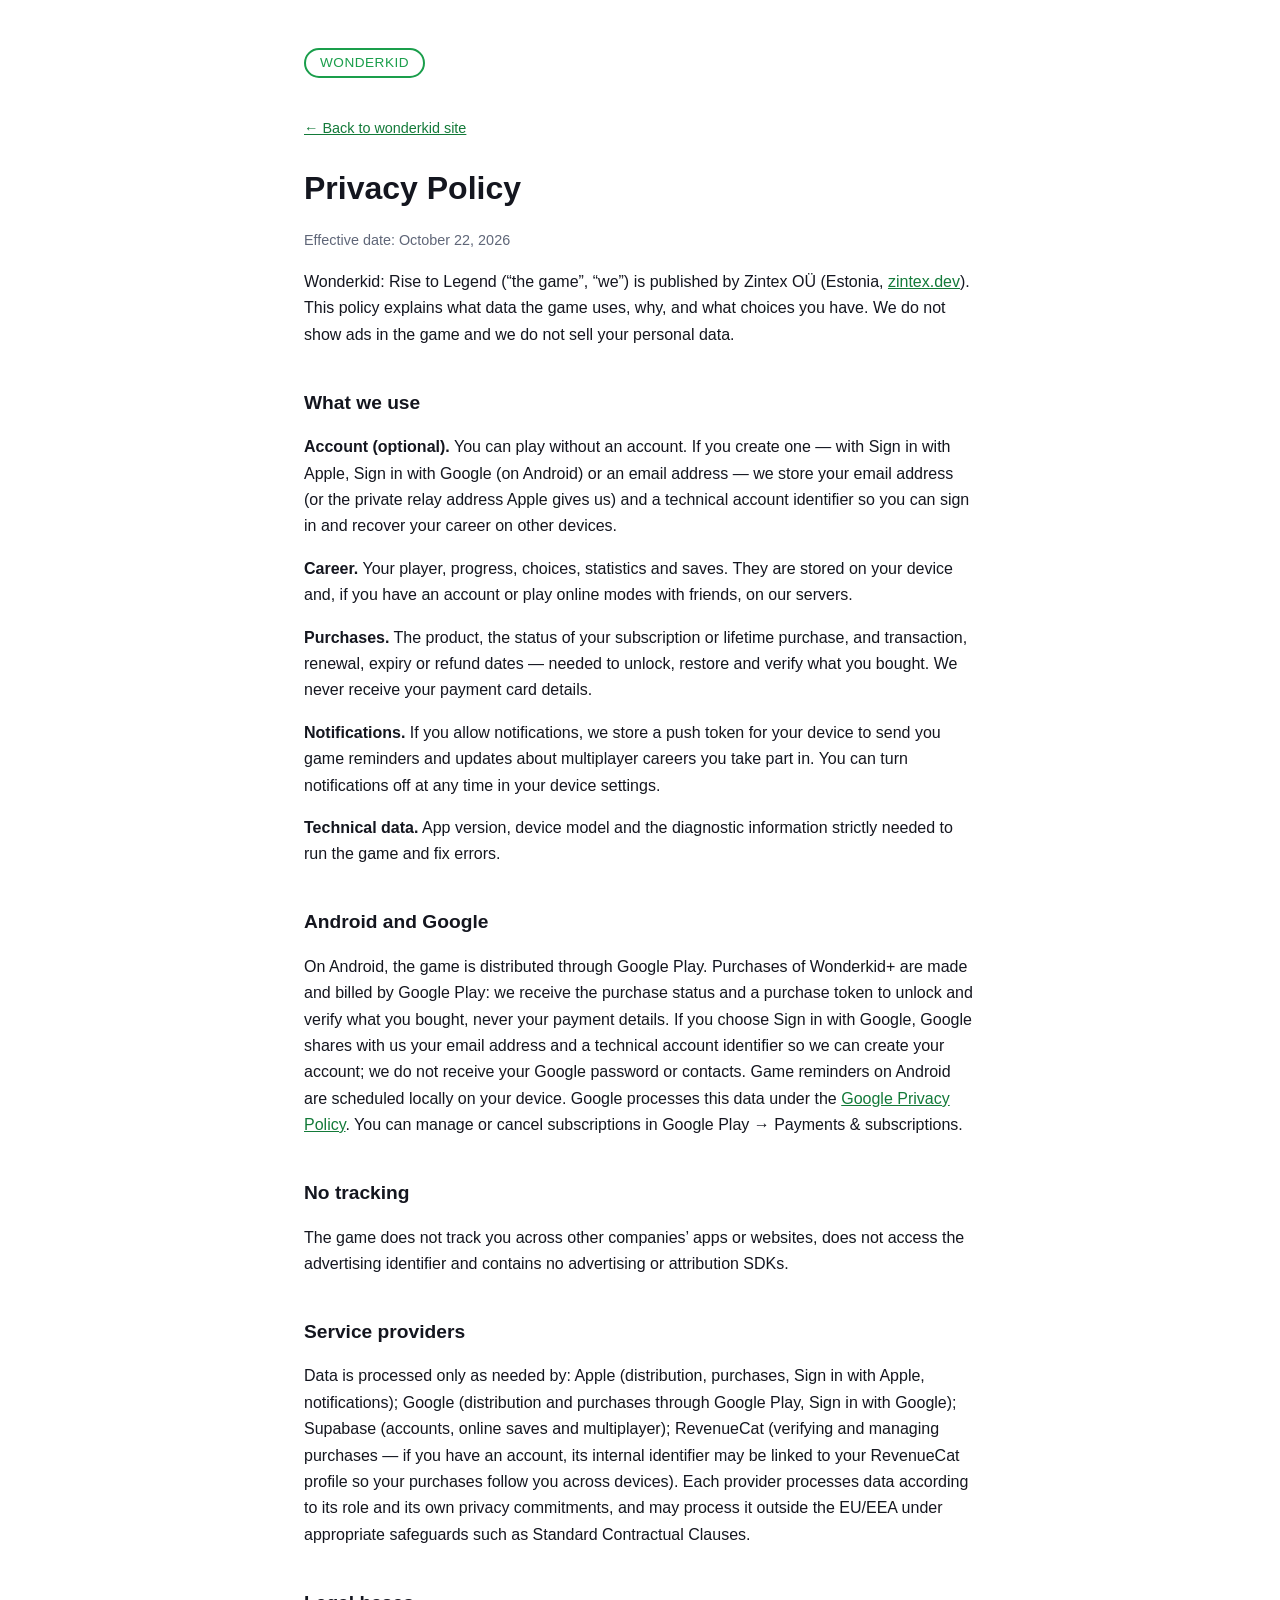
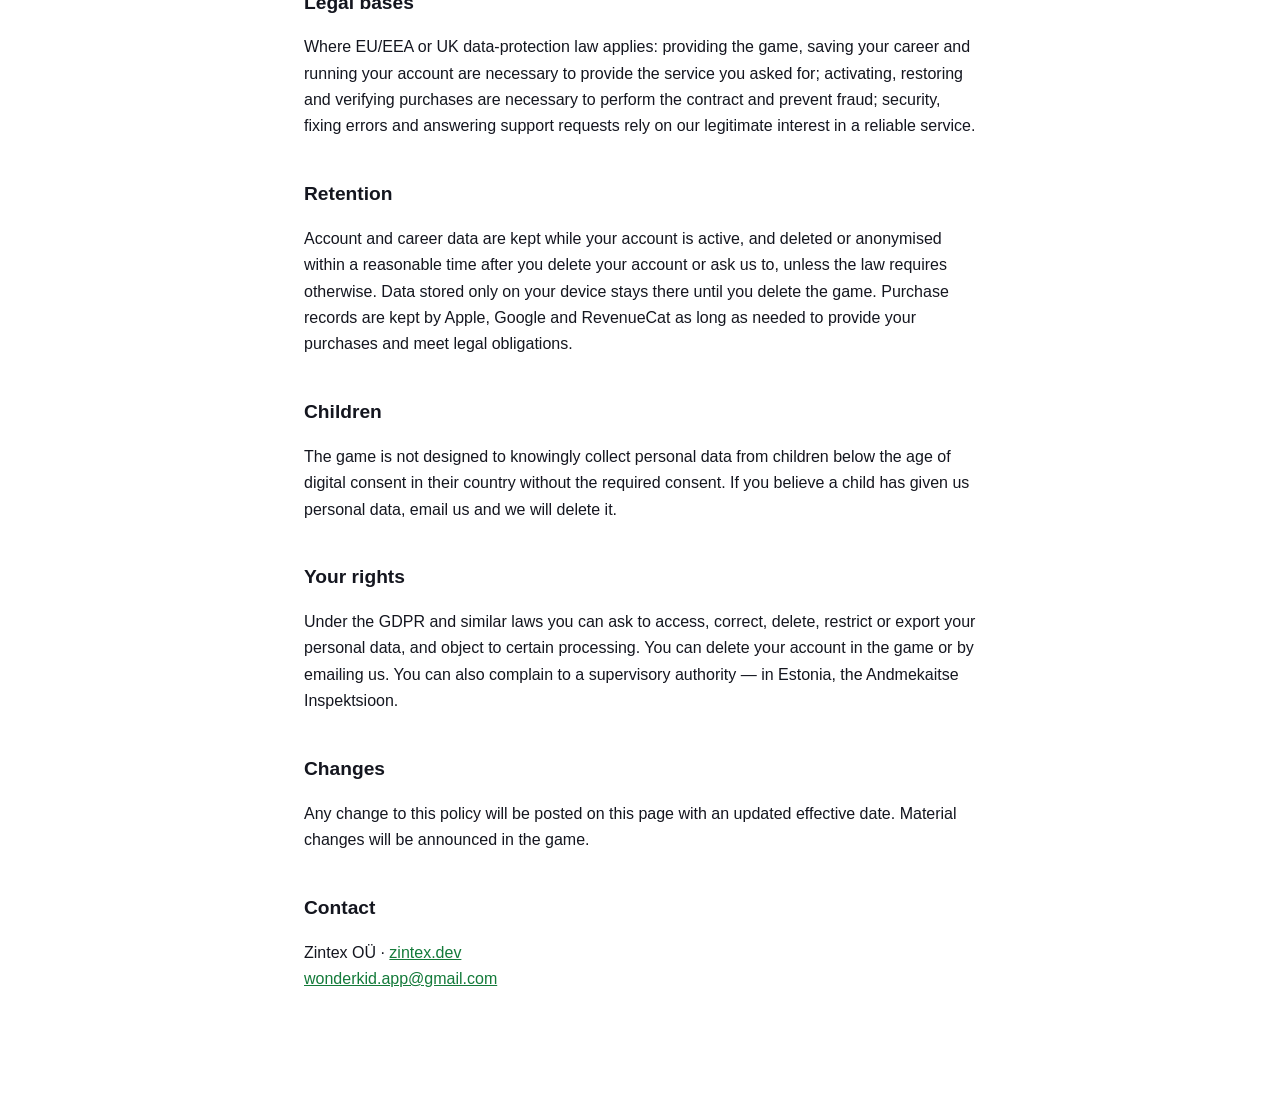
==== commit 1c777c4b: "Privacy: Android and Google" ====
--- a/privacy.html
+++ b/privacy.html
@@ -10,28 +10,31 @@
 <div class="badge">WONDERKID</div>
 <p class="muted"><a href="index.html">← Back to wonderkid site</a></p>
 <h1>Privacy Policy</h1>
-<p class="muted">Effective date: October 9, 2026</p>
+<p class="muted">Effective date: October 22, 2026</p>
 
 <p>Wonderkid: Rise to Legend (“the game”, “we”) is published by Zintex OÜ (Estonia, <a href="https://zintex.dev">zintex.dev</a>). This policy explains what data the game uses, why, and what choices you have. We do not show ads in the game and we do not sell your personal data.</p>
 
 <h2>What we use</h2>
-<p><strong>Account (optional).</strong> You can play without an account. If you create one — with Sign in with Apple or an email address — we store your email address (or the private relay address Apple gives us) and a technical account identifier so you can sign in and recover your career on other devices.</p>
+<p><strong>Account (optional).</strong> You can play without an account. If you create one — with Sign in with Apple, Sign in with Google (on Android) or an email address — we store your email address (or the private relay address Apple gives us) and a technical account identifier so you can sign in and recover your career on other devices.</p>
 <p><strong>Career.</strong> Your player, progress, choices, statistics and saves. They are stored on your device and, if you have an account or play online modes with friends, on our servers.</p>
 <p><strong>Purchases.</strong> The product, the status of your subscription or lifetime purchase, and transaction, renewal, expiry or refund dates — needed to unlock, restore and verify what you bought. We never receive your payment card details.</p>
-<p><strong>Notifications.</strong> If you allow notifications, we store a push token for your device to send you game reminders and updates about multiplayer careers you take part in. You can turn notifications off at any time in iOS Settings.</p>
+<p><strong>Notifications.</strong> If you allow notifications, we store a push token for your device to send you game reminders and updates about multiplayer careers you take part in. You can turn notifications off at any time in your device settings.</p>
 <p><strong>Technical data.</strong> App version, device model and the diagnostic information strictly needed to run the game and fix errors.</p>
+
+<h2>Android and Google</h2>
+<p>On Android, the game is distributed through Google Play. Purchases of Wonderkid+ are made and billed by Google Play: we receive the purchase status and a purchase token to unlock and verify what you bought, never your payment details. If you choose Sign in with Google, Google shares with us your email address and a technical account identifier so we can create your account; we do not receive your Google password or contacts. Game reminders on Android are scheduled locally on your device. Google processes this data under the <a href="https://policies.google.com/privacy">Google Privacy Policy</a>. You can manage or cancel subscriptions in Google Play → Payments &amp; subscriptions.</p>
 
 <h2>No tracking</h2>
 <p>The game does not track you across other companies’ apps or websites, does not access the advertising identifier and contains no advertising or attribution SDKs.</p>
 
 <h2>Service providers</h2>
-<p>Data is processed only as needed by: Apple (distribution, purchases, Sign in with Apple, notifications); Supabase (accounts, online saves and multiplayer); RevenueCat (verifying and managing purchases — if you have an account, its internal identifier may be linked to your RevenueCat profile so your purchases follow you across devices). Each provider processes data according to its role and its own privacy commitments, and may process it outside the EU/EEA under appropriate safeguards such as Standard Contractual Clauses.</p>
+<p>Data is processed only as needed by: Apple (distribution, purchases, Sign in with Apple, notifications); Google (distribution and purchases through Google Play, Sign in with Google); Supabase (accounts, online saves and multiplayer); RevenueCat (verifying and managing purchases — if you have an account, its internal identifier may be linked to your RevenueCat profile so your purchases follow you across devices). Each provider processes data according to its role and its own privacy commitments, and may process it outside the EU/EEA under appropriate safeguards such as Standard Contractual Clauses.</p>
 
 <h2>Legal bases</h2>
 <p>Where EU/EEA or UK data-protection law applies: providing the game, saving your career and running your account are necessary to provide the service you asked for; activating, restoring and verifying purchases are necessary to perform the contract and prevent fraud; security, fixing errors and answering support requests rely on our legitimate interest in a reliable service.</p>
 
 <h2>Retention</h2>
-<p>Account and career data are kept while your account is active, and deleted or anonymised within a reasonable time after you delete your account or ask us to, unless the law requires otherwise. Data stored only on your device stays there until you delete the game. Purchase records are kept by Apple and RevenueCat as long as needed to provide your purchases and meet legal obligations.</p>
+<p>Account and career data are kept while your account is active, and deleted or anonymised within a reasonable time after you delete your account or ask us to, unless the law requires otherwise. Data stored only on your device stays there until you delete the game. Purchase records are kept by Apple, Google and RevenueCat as long as needed to provide your purchases and meet legal obligations.</p>
 
 <h2>Children</h2>
 <p>The game is not designed to knowingly collect personal data from children below the age of digital consent in their country without the required consent. If you believe a child has given us personal data, email us and we will delete it.</p>
